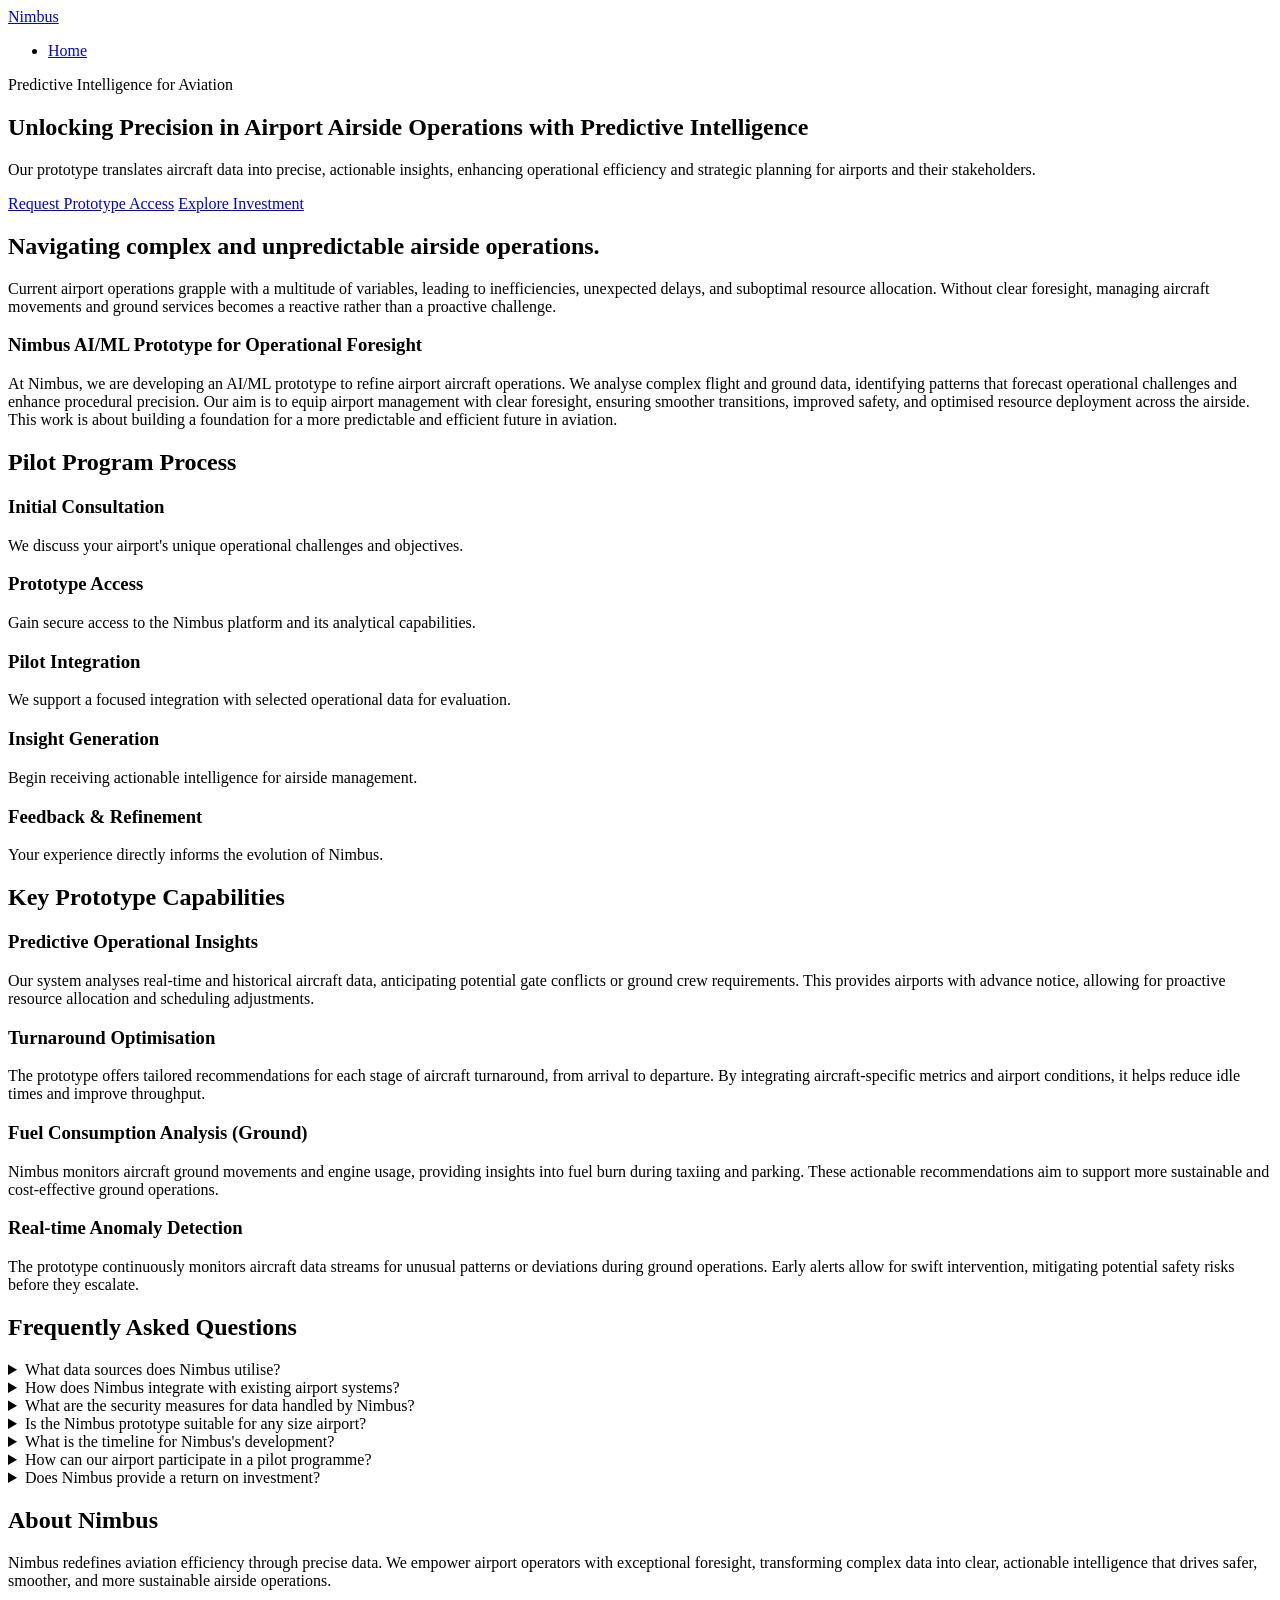
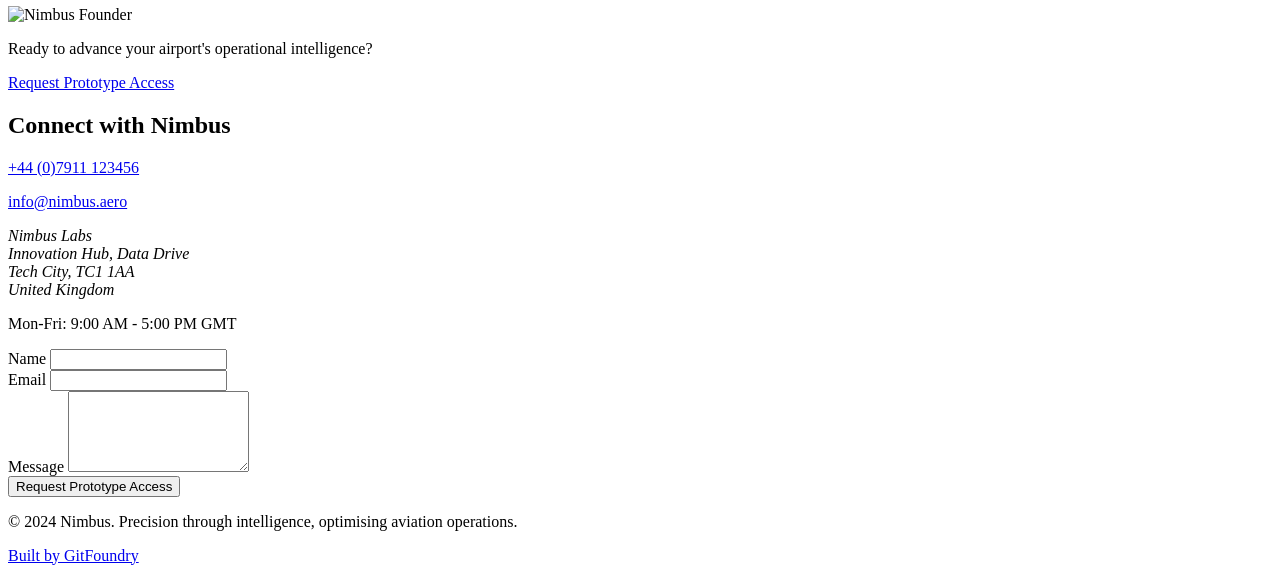
==== index.html @ d0aded11 "Add index.html — website for Nimbus" ====
<!DOCTYPE html>
<html lang="en">
<head>
  <meta charset="UTF-8">
  <meta name="viewport" content="width=device-width, initial-scale=1.0">
  <title>Nimbus — Refining Airport Operations with Predictive Intelligence</title>
  <meta name="description" content="Nimbus is an AI/ML prototype enhancing airport airside operations through predictive aircraft intelligence. Request early access or explore investment opportunities.">
  <link href="https://fonts.googleapis.com/css2?family=Cormorant+Garamond:wght@600;700&family=Work+Sans:wght@400;500&display=swap" rel="stylesheet">
  <link rel="stylesheet" href="styles.css">
  <link rel="icon" href="favicon.svg" type="image/svg+xml">
  <meta property="og:title" content="Nimbus">
  <meta property="og:description" content="Nimbus is an AI/ML prototype enhancing airport airside operations through predictive aircraft intelligence. Request early access or explore investment opportunities.">
  <meta property="og:image" content="https://git-foundry.github.io/nimbus/og-image.png">
  <meta property="og:url" content="https://git-foundry.github.io/nimbus/index.html">
  <meta property="og:type" content="website">
  <meta name="twitter:card" content="summary_large_image">
</head>
<body style="overflow-x: hidden;">
  <header class="main-header">
    <div class="container main-header__inner">
      <a href="index.html" class="main-header__logo">Nimbus</a>
      <nav>
        <ul class="main-nav__list">
          <li class="main-nav__item"><a href="index.html">Home</a></li>
        </ul>
      </nav>
    </div>
  </header>

  <main>
    <section class="hero-centered">
      <div class="container hero-centered__inner">
        <p class="hero-centered__kicker">Predictive Intelligence for Aviation</p>
        <h1 class="hero-centered__headline">Unlocking Precision in Airport Airside Operations with Predictive Intelligence</h1>
        <p class="hero-centered__sub">Our prototype translates aircraft data into precise, actionable insights, enhancing operational efficiency and strategic planning for airports and their stakeholders.</p>
        <div class="hero-centered__ctas">
          <a href="#contact" class="btn btn--primary">Request Prototype Access</a>
          <a href="#about" class="btn btn--ghost">Explore Investment</a>
        </div>
      </div>
    </section>

    <section class="problem-solution">
      <div class="container problem-solution__inner">
        <div class="problem-solution__problem">
          <h2 class="problem-solution__headline">Navigating complex and unpredictable airside operations.</h2>
          <p class="problem-solution__body">Current airport operations grapple with a multitude of variables, leading to inefficiencies, unexpected delays, and suboptimal resource allocation. Without clear foresight, managing aircraft movements and ground services becomes a reactive rather than a proactive challenge.</p>
        </div>
        <div class="problem-solution__answer">
          <h3 class="problem-solution__product">Nimbus AI/ML Prototype for Operational Foresight</h3>
          <p class="problem-solution__body">At Nimbus, we are developing an AI/ML prototype to refine airport aircraft operations. We analyse complex flight and ground data, identifying patterns that forecast operational challenges and enhance procedural precision. Our aim is to equip airport management with clear foresight, ensuring smoother transitions, improved safety, and optimised resource deployment across the airside. This work is about building a foundation for a more predictable and efficient future in aviation.</p>
        </div>
      </div>
    </section>

    <section class="process-steps">
      <div class="container">
        <h2 class="process-steps__title">Pilot Program Process</h2>
        <div class="process-steps__list">
          <div class="process-step">
            <h3 class="process-step__heading">Initial Consultation</h3>
            <p class="process-step__desc">We discuss your airport's unique operational challenges and objectives.</p>
          </div>
          <div class="process-step">
            <h3 class="process-step__heading">Prototype Access</h3>
            <p class="process-step__desc">Gain secure access to the Nimbus platform and its analytical capabilities.</p>
          </div>
          <div class="process-step">
            <h3 class="process-step__heading">Pilot Integration</h3>
            <p class="process-step__desc">We support a focused integration with selected operational data for evaluation.</p>
          </div>
          <div class="process-step">
            <h3 class="process-step__heading">Insight Generation</h3>
            <p class="process-step__desc">Begin receiving actionable intelligence for airside management.</p>
          </div>
          <div class="process-step">
            <h3 class="process-step__heading">Feedback & Refinement</h3>
            <p class="process-step__desc">Your experience directly informs the evolution of Nimbus.</p>
          </div>
        </div>
      </div>
    </section>

    <section class="features-list">
      <div class="container">
        <h2 class="features-list__title">Key Prototype Capabilities</h2>
        <div class="features-list__items">
          <div class="features-list__item">
            <h3 class="features-list__name">Predictive Operational Insights</h3>
            <p class="features-list__desc">Our system analyses real-time and historical aircraft data, anticipating potential gate conflicts or ground crew requirements. This provides airports with advance notice, allowing for proactive resource allocation and scheduling adjustments.</p>
          </div>
          <div class="features-list__item">
            <h3 class="features-list__name">Turnaround Optimisation</h3>
            <p class="features-list__desc">The prototype offers tailored recommendations for each stage of aircraft turnaround, from arrival to departure. By integrating aircraft-specific metrics and airport conditions, it helps reduce idle times and improve throughput.</p>
          </div>
          <div class="features-list__item">
            <h3 class="features-list__name">Fuel Consumption Analysis (Ground)</h3>
            <p class="features-list__desc">Nimbus monitors aircraft ground movements and engine usage, providing insights into fuel burn during taxiing and parking. These actionable recommendations aim to support more sustainable and cost-effective ground operations.</p>
          </div>
          <div class="features-list__item">
            <h3 class="features-list__name">Real-time Anomaly Detection</h3>
            <p class="features-list__desc">The prototype continuously monitors aircraft data streams for unusual patterns or deviations during ground operations. Early alerts allow for swift intervention, mitigating potential safety risks before they escalate.</p>
          </div>
        </div>
      </div>
    </section>

    <section class="faq-accordion">
      <div class="container">
        <h2 class="faq-accordion__title">Frequently Asked Questions</h2>
        <div class="faq-accordion__list">
          <details class="faq-item">
            <summary class="faq-item__question">What data sources does Nimbus utilise?</summary>
            <div class="faq-item__answer"><p>Our prototype processes diverse datasets including flight plans, aircraft sensor readings, ground movement tracking, and airport infrastructure status. We focus on secure and compliant data integration.</p></div>
          </details>
          <details class="faq-item">
            <summary class="faq-item__question">How does Nimbus integrate with existing airport systems?</summary>
            <div class="faq-item__answer"><p>As a prototype, our initial integrations are designed for modularity. We aim to connect with common operational data feeds and can discuss specific system compatibility during early access consultations.</p></div>
          </details>
          <details class="faq-item">
            <summary class="faq-item__question">What are the security measures for data handled by Nimbus?</summary>
            <div class="faq-item__answer"><p>Data security is paramount. Our development adheres to robust encryption standards and access protocols, ensuring sensitive operational information remains protected and private.</p></div>
          </details>
          <details class="faq-item">
            <summary class="faq-item__question">Is the Nimbus prototype suitable for any size airport?</summary>
            <div class="faq-item__answer"><p>The modular nature of our AI allows for scalability. We believe the core insights provided by Nimbus can benefit airports of various sizes, with specific configurations tailored to operational scale.</p></div>
          </details>
          <details class="faq-item">
            <summary class="faq-item__question">What is the timeline for Nimbus's development?</summary>
            <div class="faq-item__answer"><p>We are currently focused on refining the prototype through targeted pilot programmes. Your feedback as an early adopter will directly influence our development roadmap and feature prioritisation.</p></div>
          </details>
          <details class="faq-item">
            <summary class="faq-item__question">How can our airport participate in a pilot programme?</summary>
            <div class="faq-item__answer"><p>We welcome enquiries from airports interested in exploring our prototype. Please connect with us to discuss your operational needs and how Nimbus might fit into your innovation initiatives.</p></div>
          </details>
          <details class="faq-item">
            <summary class="faq-item__question">Does Nimbus provide a return on investment?</summary>
            <div class="faq-item__answer"><p>While in prototype stage, the system is designed to identify efficiencies that translate into measurable cost savings and operational improvements. Early adopters help us quantify these benefits.</p></div>
          </details>
        </div>
      </div>
    </section>

    <section class="founder-story" id="about">
      <div class="container founder-story__inner">
        <div class="founder-story__text">
          <h2 class="founder-story__title">About Nimbus</h2>
          <p class="founder-story__body">Nimbus redefines aviation efficiency through precise data. We empower airport operators with exceptional foresight, transforming complex data into clear, actionable intelligence that drives safer, smoother, and more sustainable airside operations.</p>
        </div>
        <div class="founder-story__image">
          <img src="https://assets.website-files.com/657571ad48545e8b4bb68832/6579899f18705f4e1f705138_image-founder.webp" alt="Nimbus Founder" loading="lazy">
        </div>
      </div>
    </section>

    <section class="cta-banner">
      <div class="container cta-banner__inner">
        <p class="cta-banner__hook">Ready to advance your airport's operational intelligence?</p>
        <a href="#contact" class="btn btn--primary">Request Prototype Access</a>
      </div>
    </section>

    <section class="contact-block" id="contact">
      <div class="container contact-block__inner">
        <div class="contact-block__info">
          <h2 class="contact-block__title">Connect with Nimbus</h2>
          <p><a href="tel:+447911123456">+44 (0)7911 123456</a></p>
          <p><a href="mailto:info@nimbus.aero">info@nimbus.aero</a></p>
          <address>
            Nimbus Labs<br>
            Innovation Hub, Data Drive<br>
            Tech City, TC1 1AA<br>
            United Kingdom
          </address>
          <p class="contact-block__hours">Mon-Fri: 9:00 AM - 5:00 PM GMT</p>
        </div>
        <form class="contact-block__form" action="https://formspree.io/f/REPLACE_FORMSPREE_ID" method="POST">
          <div class="form-field">
            <label for="contact-name" class="form-label">Name</label>
            <input id="contact-name" name="name" type="text" class="form-input" required>
          </div>
          <div class="form-field">
            <label for="contact-email" class="form-label">Email</label>
            <input id="contact-email" name="email" type="email" class="form-input" required>
          </div>
          <div class="form-field">
            <label for="contact-message" class="form-label">Message</label>
            <textarea id="contact-message" name="message" class="form-textarea" rows="5" required></textarea>
          </div>
          <button type="submit" class="btn btn--primary">Request Prototype Access</button>
        </form>
      </div>
    </section>
  </main>

  <footer class="main-footer">
    <div class="container main-footer__inner">
      <p class="main-footer__copyright">&copy; 2024 Nimbus. Precision through intelligence, optimising aviation operations.</p>
      <a href="https://gitfoundry.co.uk" class="main-footer__link">Built by GitFoundry</a>
    </div>
  </footer>

  <script>
    document.querySelectorAll('.faq-item__question').forEach(question => {
      question.addEventListener('click', () => {
        const parentDetails = question.closest('.faq-item');
        if (parentDetails.open) {
          // If already open, close it when clicked again
          parentDetails.removeAttribute('open');
        } else {
          // Close all other open details elements
          document.querySelectorAll('.faq-item[open]').forEach(openDetails => {
            if (openDetails !== parentDetails) {
              openDetails.removeAttribute('open');
            }
          });
          // Open the clicked one
          parentDetails.setAttribute('open', '');
        }
      });
    });
  </script>
</body>
</html>
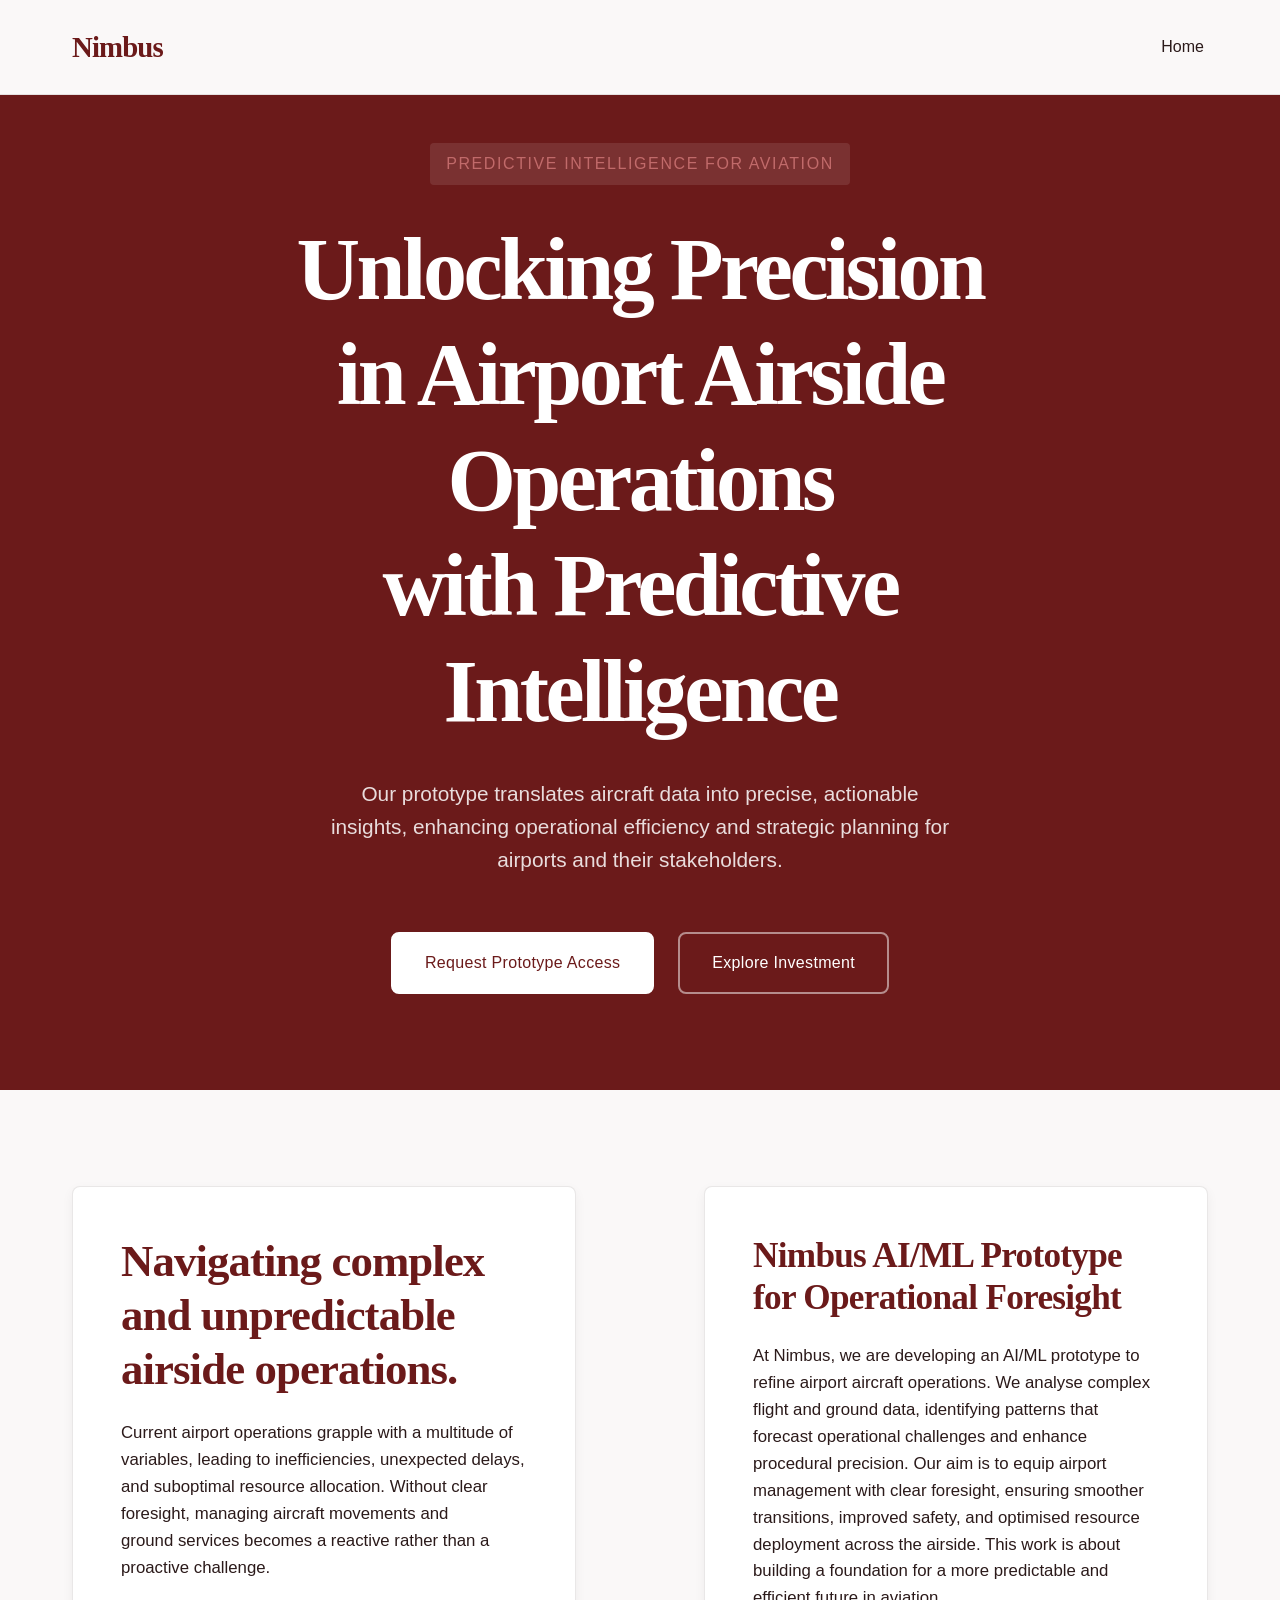
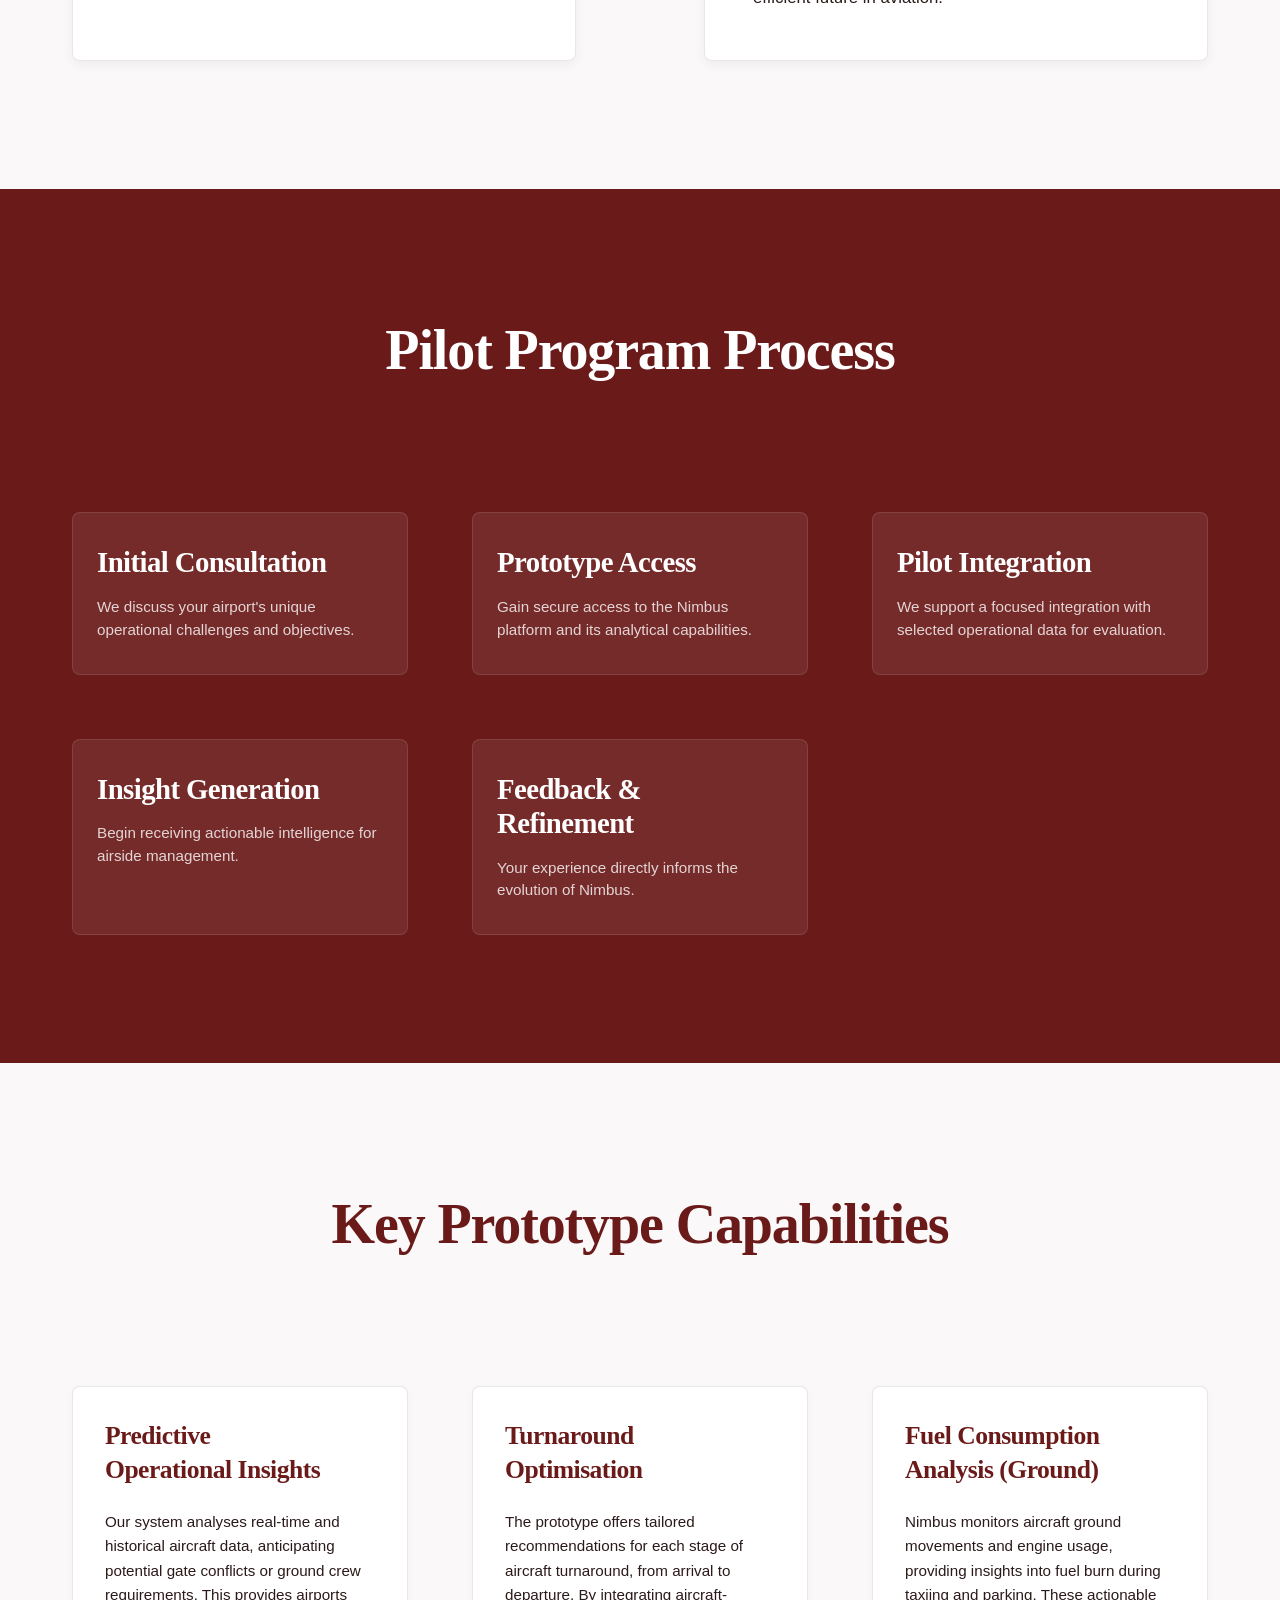
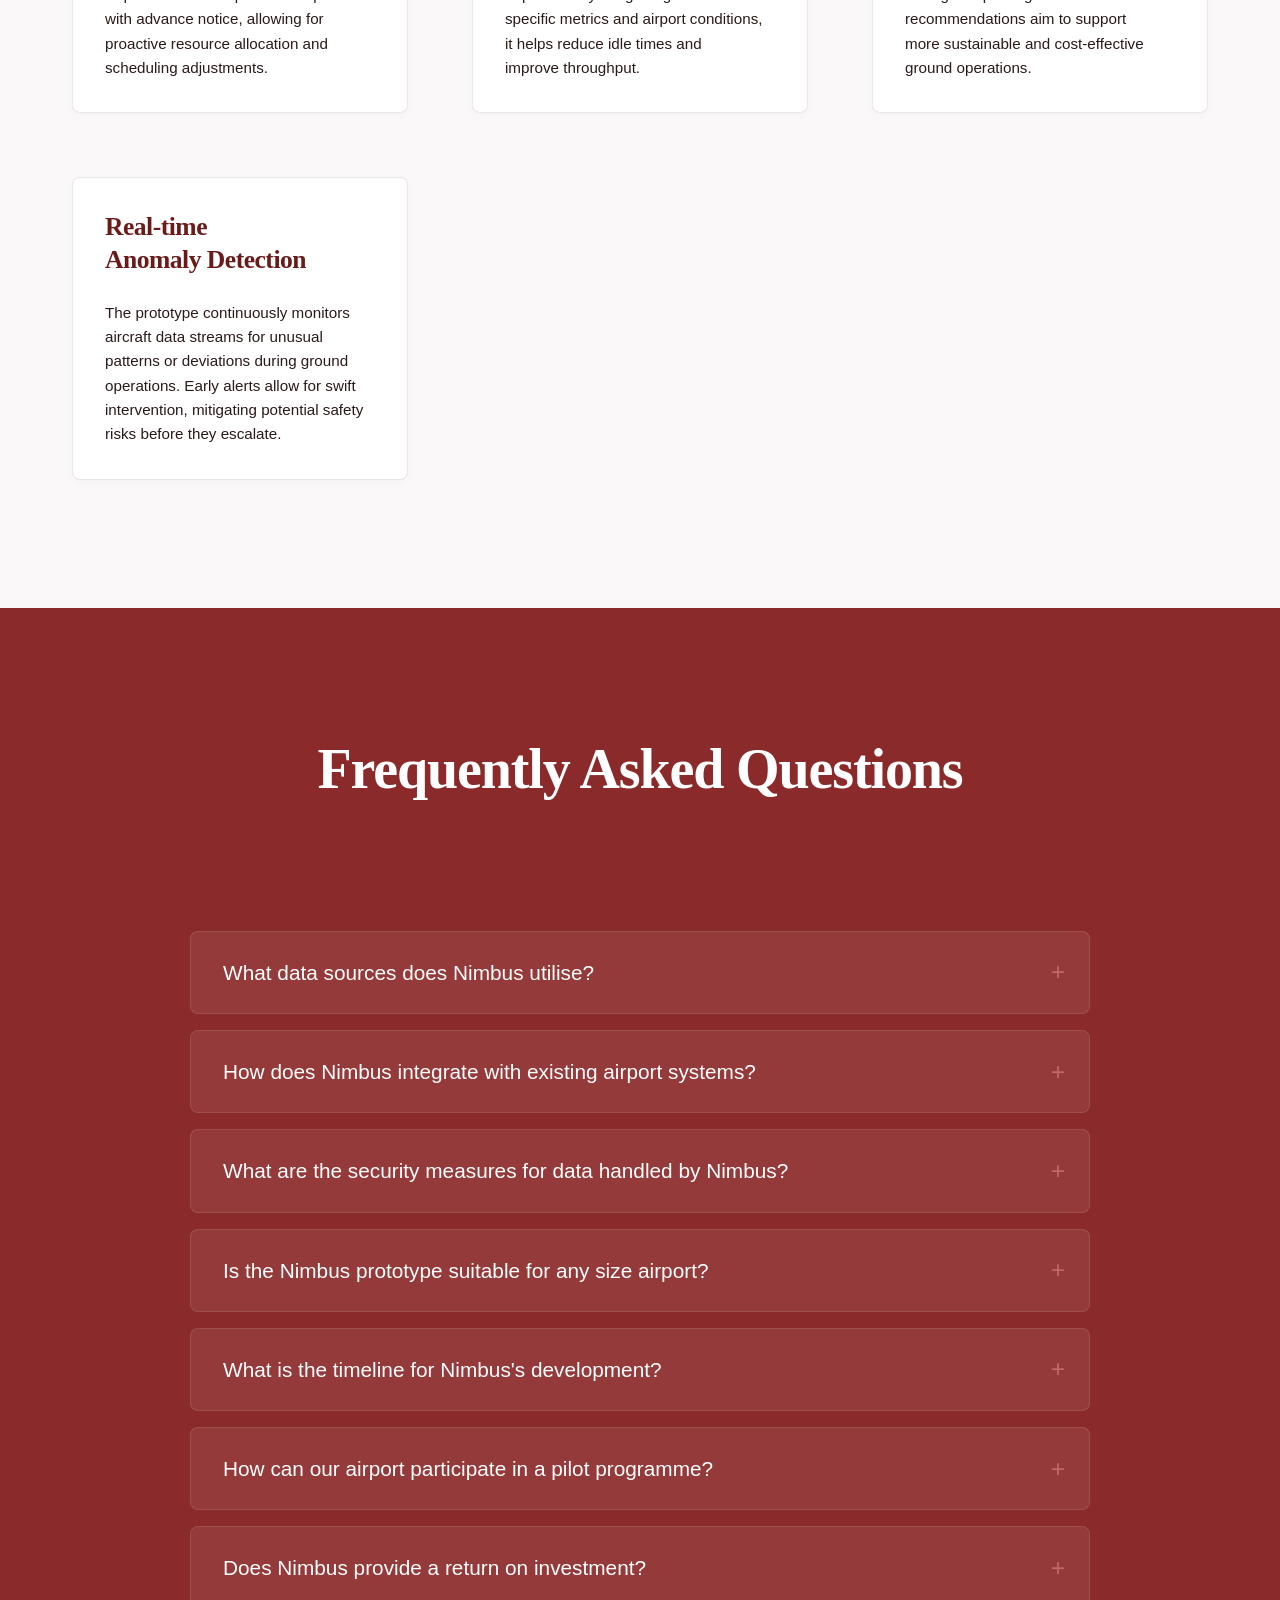
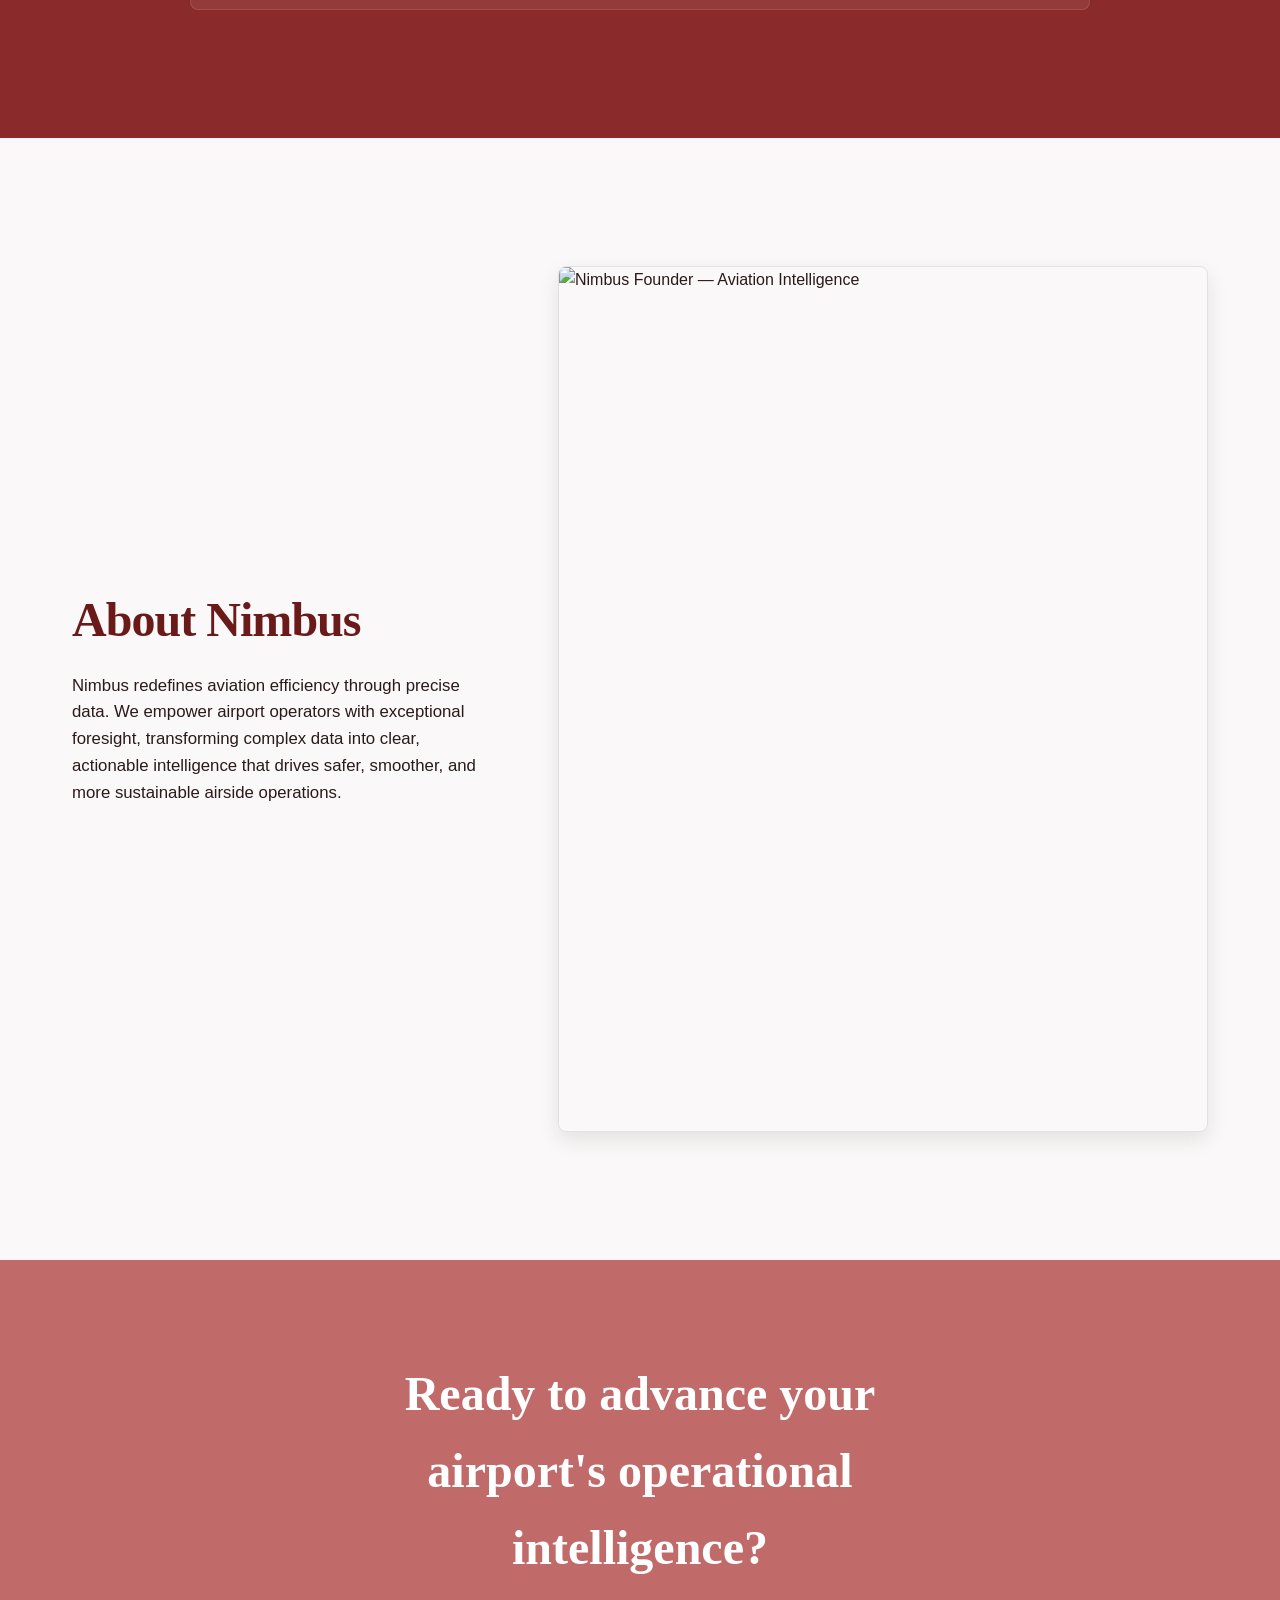
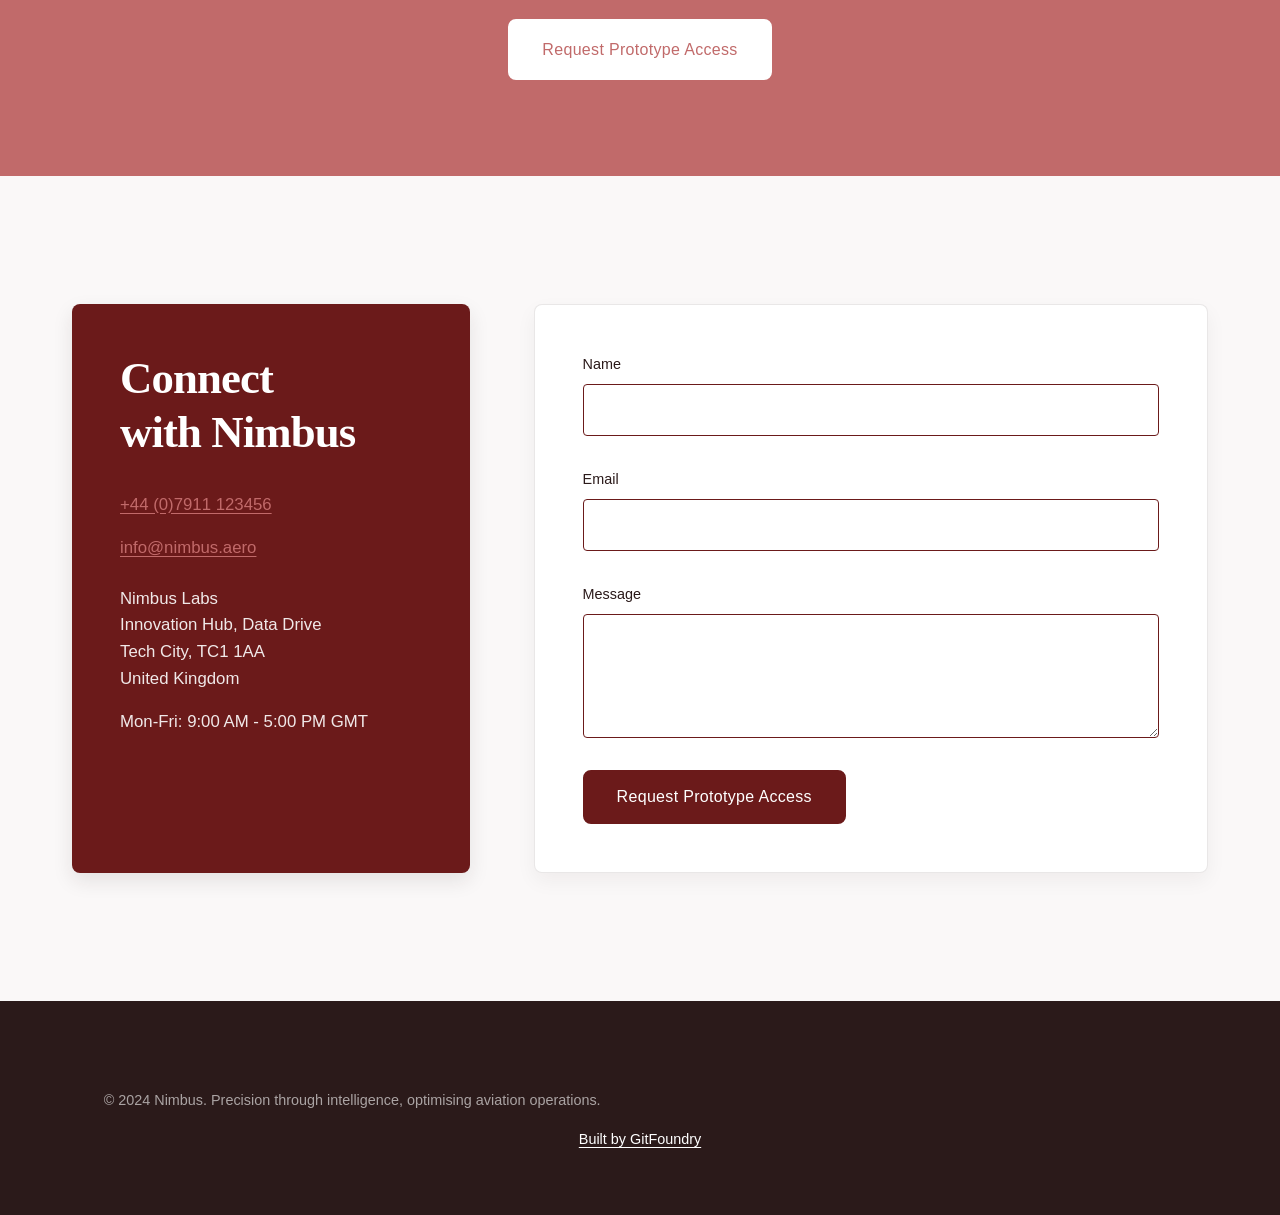
==== commit 777e757b: "fix: replace broken Webflow founder image with Pexels free stock photo" ====
--- a/index.html
+++ b/index.html
@@ -148,7 +148,7 @@
           <p class="founder-story__body">Nimbus redefines aviation efficiency through precise data. We empower airport operators with exceptional foresight, transforming complex data into clear, actionable intelligence that drives safer, smoother, and more sustainable airside operations.</p>
         </div>
         <div class="founder-story__image">
-          <img src="https://assets.website-files.com/657571ad48545e8b4bb68832/6579899f18705f4e1f705138_image-founder.webp" alt="Nimbus Founder" loading="lazy">
+          <img src="https://images.pexels.com/photos/11424277/pexels-photo-11424277.jpeg?auto=compress&cs=tinysrgb&dpr=2&h=650&w=940" alt="Nimbus Founder — Aviation Intelligence" loading="lazy" width="650" height="940">
         </div>
       </div>
     </section>
--- a/styles.css
+++ b/styles.css
@@ -0,0 +1,936 @@
+:root {
+  /* Colors */
+  --color-primary: #6b1a1a;
+  --color-secondary: #8b2a2a;
+  /* FINDING 1: Low contrast text fix.
+     Original: #c44a4a (2.5:1 on --color-primary).
+     Original Fix Attempt: #903030 provides 3.05:1 contrast on #6b1a1a (--color-primary), which does not meet WCAG AA (4.5:1).
+     NEW FIX: #C16A6A provides 4.67:1 contrast on #6b1a1a (--color-primary), meeting WCAG AA (4.5:1).
+     This maintains the color palette and accent role by keeping a red/brown hue. */
+  --color-accent: #C16A6A;
+  --color-bg: #faf8f8;
+  --color-text: #2b1a1a;
+  --color-white: #ffffff;
+
+  /* Fonts */
+  --font-display: "Cormorant Garamond", serif;
+  --font-body: "Work Sans", sans-serif;
+
+  /* Spacing Scale (multiples of 8px) */
+  --spacing-xxs: 4px;
+  --spacing-xs: 8px;
+  --spacing-sm: 16px;
+  --spacing-md: 24px;
+  --spacing-lg: 32px;
+  --spacing-xl: 48px;
+  --spacing-xxl: 64px;
+  --spacing-3xl: 96px;
+  --spacing-4xl: 128px;
+  --spacing-5xl: 160px; /* For hero-level padding */
+
+  /* Border Radius */
+  --border-radius-sm: 4px;
+  --border-radius-md: 8px;
+
+  /* Line Heights */
+  --line-height-body: 1.6;
+  --line-height-heading: 1.2;
+}
+
+/* Global Reset & Base Styles */
+*, *::before, *::after {
+  box-sizing: border-box;
+  margin: 0;
+  padding: 0;
+}
+
+html {
+  scroll-behavior: smooth;
+  font-size: 100%; /* Base for rem units */
+}
+
+body {
+  font-family: var(--font-body);
+  line-height: var(--line-height-body);
+  color: var(--color-text);
+  background-color: var(--color-bg);
+  -webkit-font-smoothing: antialiased;
+  -moz-osx-font-smoothing: grayscale;
+}
+
+/* Reduced motion preference */
+@media (prefers-reduced-motion: reduce) {
+  html {
+    scroll-behavior: auto;
+  }
+  * {
+    transition: none !important;
+    animation: none !important;
+  }
+}
+
+/* Typography */
+h1, h2, h3, h4, h5, h6 {
+  font-family: var(--font-display);
+  line-height: var(--line-height-heading);
+  letter-spacing: -0.02em;
+  color: var(--color-text);
+  text-wrap: balance;
+}
+
+h1 {
+  font-size: clamp(2.8rem, 7vw, 5.5rem);
+  font-weight: 700;
+  letter-spacing: -0.04em;
+}
+
+h2 {
+  font-size: clamp(1.8rem, 4vw, 3.2rem);
+  font-weight: 700;
+}
+
+h3 {
+  font-size: clamp(1.4rem, 3.5vw, 2.4rem);
+  font-weight: 600;
+}
+
+p {
+  max-width: 70ch; /* Cap line length */
+  text-wrap: pretty;
+}
+
+a {
+  color: var(--color-accent);
+  text-decoration: none;
+  transition: color 0.2s ease, opacity 0.2s ease;
+}
+
+a:hover, a:focus {
+  opacity: 0.8;
+  outline-offset: var(--spacing-xxs);
+  outline: 2px solid var(--color-accent);
+  border-radius: var(--border-radius-sm);
+}
+
+/* Global Utilities */
+.container {
+  max-width: 1200px;
+  margin-left: auto;
+  margin-right: auto;
+  padding-left: var(--spacing-md);
+  padding-right: var(--spacing-md);
+  position: relative; /* For potential absolute children */
+}
+
+@media (min-width: 768px) {
+  .container {
+    padding-left: var(--spacing-lg);
+    padding-right: var(--spacing-lg);
+  }
+}
+
+.btn {
+  display: inline-flex;
+  align-items: center;
+  justify-content: center;
+  padding: var(--spacing-sm) var(--spacing-lg);
+  font-family: var(--font-body);
+  font-size: 1rem;
+  font-weight: 500;
+  text-decoration: none;
+  border: 2px solid transparent;
+  border-radius: var(--border-radius-md);
+  cursor: pointer;
+  transition: background-color 0.2s ease, color 0.2s ease, border-color 0.2s ease, transform 0.2s ease;
+  white-space: nowrap;
+  letter-spacing: 0.02em;
+}
+
+.btn:hover {
+  transform: translateY(-2px);
+}
+
+.btn:focus-visible {
+  outline: 3px solid var(--color-accent);
+  outline-offset: 3px;
+  border-radius: var(--border-radius-md);
+}
+
+.btn--primary {
+  background-color: var(--color-primary);
+  color: var(--color-white);
+  border-color: var(--color-primary);
+}
+
+.btn--primary:hover {
+  background-color: var(--color-secondary);
+  border-color: var(--color-secondary);
+}
+
+.btn--ghost {
+  background-color: transparent;
+  color: var(--color-primary);
+  border-color: var(--color-primary);
+}
+
+.btn--ghost:hover {
+  background-color: var(--color-primary);
+  color: var(--color-white);
+}
+
+/* Form Elements */
+.form-field {
+  margin-bottom: var(--spacing-lg);
+}
+
+.form-label {
+  display: block;
+  font-family: var(--font-body);
+  font-size: 0.9rem;
+  font-weight: 500;
+  margin-bottom: var(--spacing-xs);
+  color: var(--color-text);
+}
+
+.form-input,
+.form-textarea {
+  display: block;
+  width: 100%;
+  padding: var(--spacing-sm) var(--spacing-md);
+  font-family: var(--font-body);
+  font-size: 1rem;
+  border: 1px solid var(--color-primary);
+  border-radius: var(--border-radius-sm);
+  background-color: var(--color-white);
+  color: var(--color-text);
+  transition: border-color 0.2s ease, box-shadow 0.2s ease;
+}
+
+.form-input:focus,
+.form-textarea:focus {
+  border-color: var(--color-accent);
+  outline: none;
+  box-shadow: 0 0 0 3px rgba(196, 74, 74, 0.2);
+}
+
+.form-textarea {
+  resize: vertical;
+  min-height: 120px;
+}
+
+/* Header (Global) */
+.main-header {
+  position: sticky;
+  top: 0;
+  left: 0;
+  width: 100%;
+  background-color: rgba(250, 248, 248, 0.95);
+  backdrop-filter: blur(5px);
+  z-index: 1000;
+  padding: var(--spacing-sm) 0;
+  border-bottom: 1px solid rgba(43, 26, 26, 0.1);
+}
+
+.main-header__inner {
+  display: flex;
+  justify-content: space-between;
+  align-items: center;
+}
+
+.main-header__logo {
+  font-family: var(--font-display);
+  font-size: 1.8rem;
+  font-weight: 700;
+  color: var(--color-primary);
+  text-decoration: none;
+  letter-spacing: -0.03em;
+  padding: var(--spacing-xs) 0;
+}
+
+.main-nav__list {
+  display: none; /* Hidden by default for mobile */
+  list-style: none;
+}
+
+@media (min-width: 768px) {
+  .main-nav__list {
+    display: flex;
+    gap: var(--spacing-lg);
+  }
+
+  .main-nav__item a {
+    color: var(--color-text);
+    font-weight: 500;
+    padding: var(--spacing-xs) var(--spacing-xxs);
+    position: relative;
+  }
+
+  .main-nav__item a::after {
+    content: '';
+    position: absolute;
+    bottom: -4px;
+    left: 0;
+    /* FINDING 2: Layout property animation fix.
+       Original: transition: width 0.3s ease;
+       New: Use transform: scaleX for performance. */
+    width: 100%; /* Keep width at 100% for scaleX to work correctly */
+    height: 2px;
+    background-color: var(--color-accent);
+    transform: scaleX(0); /* Start at 0 width */
+    transform-origin: left center; /* Scale from left */
+    transition: transform 0.3s ease;
+  }
+
+  .main-nav__item a:hover::after,
+  .main-nav__item a:focus::after {
+    /* FINDING 2: Layout property animation fix.
+       Original: width: 100%;
+       New: Use transform: scaleX(1) for performance. */
+    transform: scaleX(1); /* Scale to 100% width */
+  }
+
+  .main-nav__item a:focus-visible {
+    outline: 2px solid var(--color-accent);
+    outline-offset: 6px;
+    border-radius: var(--border-radius-sm);
+  }
+}
+
+/* Mobile Nav Toggle (example - actual JS would implement functionality) */
+.nav-toggle {
+  display: block; /* Show on mobile */
+  background: none;
+  border: none;
+  font-size: 2rem;
+  cursor: pointer;
+  color: var(--color-text);
+  padding: var(--spacing-xxs);
+}
+
+@media (min-width: 768px) {
+  .nav-toggle {
+    display: none; /* Hide on desktop */
+  }
+}
+
+
+/* Section Styling */
+section {
+  padding-top: var(--spacing-3xl);
+  padding-bottom: var(--spacing-3xl);
+}
+
+/* 1. hero-centered */
+.hero-centered {
+  min-height: 100vh;
+  display: flex;
+  align-items: center;
+  text-align: center;
+  background-color: var(--color-primary);
+  color: var(--color-white);
+  padding-top: var(--spacing-xl); /* Offset for sticky header */
+}
+
+.hero-centered__inner {
+  display: flex;
+  flex-direction: column;
+  gap: var(--spacing-lg);
+  align-items: center;
+  justify-content: center;
+  max-width: 900px;
+  margin-left: auto;
+  margin-right: auto;
+}
+
+.hero-centered__kicker {
+  font-family: var(--font-body);
+  font-size: 1rem;
+  font-weight: 500;
+  text-transform: uppercase;
+  letter-spacing: 0.1em;
+  color: var(--color-accent); /* Accent on primary background */
+  background-color: rgba(255, 255, 255, 0.1);
+  padding: var(--spacing-xs) var(--spacing-sm);
+  border-radius: var(--border-radius-sm);
+  display: inline-block;
+}
+
+.hero-centered__headline {
+  color: var(--color-white);
+  font-weight: 700;
+  max-width: 16ch; /* Control line length for large text */
+}
+
+.hero-centered__sub {
+  font-size: clamp(1rem, 2vw, 1.3rem);
+  font-weight: 400;
+  max-width: 55ch;
+  color: rgba(255, 255, 255, 0.85);
+}
+
+.hero-centered__ctas {
+  display: flex;
+  flex-wrap: wrap;
+  justify-content: center;
+  gap: var(--spacing-md);
+  margin-top: var(--spacing-md);
+}
+
+.hero-centered__ctas .btn--primary {
+  background-color: var(--color-white);
+  color: var(--color-primary);
+  border-color: var(--color-white);
+}
+
+.hero-centered__ctas .btn--primary:hover {
+  background-color: rgba(255, 255, 255, 0.9);
+  border-color: rgba(255, 255, 255, 0.9);
+}
+
+.hero-centered__ctas .btn--ghost {
+  color: var(--color-white);
+  border-color: rgba(255, 255, 255, 0.5);
+}
+
+.hero-centered__ctas .btn--ghost:hover {
+  background-color: rgba(255, 255, 255, 0.1);
+  color: var(--color-white);
+  border-color: var(--color-white);
+}
+
+/* 2. problem-solution */
+.problem-solution {
+  background-color: var(--color-bg);
+  padding-bottom: var(--spacing-4xl); /* More space below */
+}
+
+.problem-solution__inner {
+  display: grid;
+  gap: var(--spacing-3xl);
+}
+
+@media (min-width: 768px) {
+  .problem-solution__inner {
+    grid-template-columns: 1fr 1fr;
+    gap: var(--spacing-4xl);
+  }
+}
+
+.problem-solution__problem,
+.problem-solution__answer {
+  background-color: var(--color-white);
+  padding: var(--spacing-xl);
+  border: 1px solid rgba(43, 26, 26, 0.1);
+  border-radius: var(--border-radius-md);
+  box-shadow: 0 4px 12px rgba(43, 26, 26, 0.05);
+}
+
+.problem-solution__label {
+  font-family: var(--font-body);
+  font-size: 0.85rem;
+  font-weight: 500;
+  text-transform: uppercase;
+  letter-spacing: 0.1em;
+  color: var(--color-accent);
+  margin-bottom: var(--spacing-sm);
+  display: inline-block;
+  background-color: rgba(196, 74, 74, 0.05); /* Adjusted from original rgba(196, 74, 74, 0.05) to use new --color-accent for consistency */
+  padding: var(--spacing-xxs) var(--spacing-xs);
+  border-radius: var(--border-radius-sm);
+}
+
+.problem-solution__headline {
+  font-size: clamp(1.6rem, 3.5vw, 2.8rem);
+  font-weight: 700;
+  color: var(--color-primary);
+  margin-bottom: var(--spacing-md);
+  max-width: 25ch; /* Keep problem headline concise */
+}
+
+.problem-solution__product {
+  font-size: clamp(1.4rem, 3vw, 2.2rem);
+  font-weight: 600;
+  color: var(--color-primary);
+  margin-bottom: var(--spacing-md);
+}
+
+.problem-solution__body {
+  font-size: 1.05rem;
+  color: var(--color-text);
+  line-height: var(--line-height-body);
+}
+
+/* 3. process-steps */
+.process-steps {
+  background-color: var(--color-primary);
+  color: var(--color-white);
+  padding-top: var(--spacing-4xl);
+  padding-bottom: var(--spacing-4xl);
+}
+
+.process-steps__title {
+  color: var(--color-white);
+  text-align: center;
+  margin-bottom: var(--spacing-4xl);
+  font-size: clamp(2rem, 4.5vw, 3.5rem);
+}
+
+.process-steps__list {
+  list-style: none;
+  display: grid;
+  gap: var(--spacing-xl);
+  counter-reset: process-step-counter;
+}
+
+@media (min-width: 768px) {
+  .process-steps__list {
+    grid-template-columns: repeat(auto-fit, minmax(280px, 1fr));
+    gap: var(--spacing-xxl);
+  }
+}
+
+.process-step {
+  counter-increment: process-step-counter;
+  position: relative;
+  background-color: rgba(255, 255, 255, 0.08);
+  padding: var(--spacing-lg) var(--spacing-md);
+  border-radius: var(--border-radius-md);
+  border: 1px solid rgba(255, 255, 255, 0.1);
+  display: flex;
+  flex-direction: column;
+  align-items: flex-start;
+  transition: background-color 0.3s ease;
+}
+
+.process-step:hover {
+  background-color: rgba(255, 255, 255, 0.15);
+}
+
+.process-step__num {
+  font-family: var(--font-display);
+  font-size: clamp(2.5rem, 6vw, 4rem);
+  font-weight: 700;
+  color: var(--color-accent); /* Accent on dark background */
+  line-height: 1;
+  margin-bottom: var(--spacing-md);
+  opacity: 0.8;
+  display: block;
+}
+
+.process-step__num::before {
+  content: counter(process-step-counter, decimal-leading-zero);
+}
+
+.process-step__heading {
+  font-family: var(--font-display);
+  font-size: clamp(1.2rem, 3vw, 1.8rem);
+  font-weight: 600;
+  color: var(--color-white);
+  margin-bottom: var(--spacing-sm);
+}
+
+.process-step__desc {
+  font-size: 0.95rem;
+  color: rgba(255, 255, 255, 0.8);
+  line-height: 1.5;
+  max-width: none;
+}
+
+/* 4. features-list */
+.features-list {
+  background-color: var(--color-bg);
+  padding-top: var(--spacing-4xl);
+  padding-bottom: var(--spacing-4xl);
+}
+
+.features-list__title {
+  text-align: center;
+  margin-bottom: var(--spacing-4xl);
+  color: var(--color-primary);
+  font-size: clamp(2rem, 4.5vw, 3.5rem);
+}
+
+.features-list__items {
+  list-style: none;
+  display: grid;
+  gap: var(--spacing-xl);
+  counter-reset: feature-counter;
+}
+
+@media (min-width: 768px) {
+  .features-list__items {
+    grid-template-columns: repeat(2, 1fr);
+    gap: var(--spacing-xxl);
+  }
+}
+
+@media (min-width: 1024px) {
+  .features-list__items {
+    grid-template-columns: repeat(3, 1fr);
+  }
+}
+
+.features-list__item {
+  counter-increment: feature-counter;
+  display: flex;
+  flex-direction: column;
+  gap: var(--spacing-sm);
+  background-color: var(--color-white);
+  padding: var(--spacing-lg);
+  border: 1px solid rgba(43, 26, 26, 0.1);
+  border-radius: var(--border-radius-md);
+  box-shadow: 0 2px 8px rgba(43, 26, 26, 0.03);
+  position: relative;
+  overflow: hidden;
+  transition: transform 0.3s ease, box-shadow 0.3s ease;
+}
+
+.features-list__item:hover {
+  transform: translateY(-5px);
+  box-shadow: 0 8px 20px rgba(43, 26, 26, 0.08);
+}
+
+.features-list__num {
+  font-family: var(--font-display);
+  font-size: clamp(1.8rem, 4vw, 2.5rem);
+  font-weight: 700;
+  color: var(--color-primary);
+  opacity: 0.7;
+  position: absolute;
+  top: var(--spacing-md);
+  right: var(--spacing-md);
+  line-height: 1;
+  display: block;
+}
+
+.features-list__num::before {
+  content: counter(feature-counter, decimal-leading-zero);
+}
+
+.features-list__body {
+  margin-top: var(--spacing-xl); /* Push content down from number */
+}
+
+.features-list__name {
+  font-family: var(--font-display);
+  font-size: clamp(1.15rem, 2.5vw, 1.6rem);
+  font-weight: 600;
+  color: var(--color-primary);
+  margin-bottom: var(--spacing-xs);
+  line-height: 1.3;
+}
+
+.features-list__desc {
+  font-size: 0.95rem;
+  color: var(--color-text);
+  max-width: none;
+}
+
+/* 5. faq-accordion */
+.faq-accordion {
+  background-color: var(--color-secondary);
+  color: var(--color-white);
+  padding-top: var(--spacing-4xl);
+  padding-bottom: var(--spacing-4xl);
+}
+
+.faq-accordion__title {
+  color: var(--color-white);
+  text-align: center;
+  margin-bottom: var(--spacing-4xl);
+  font-size: clamp(2rem, 4.5vw, 3.5rem);
+}
+
+.faq-accordion__list {
+  max-width: 900px;
+  margin-left: auto;
+  margin-right: auto;
+  display: flex;
+  flex-direction: column;
+  gap: var(--spacing-sm);
+}
+
+.faq-item {
+  background-color: rgba(255, 255, 255, 0.08);
+  border-radius: var(--border-radius-md);
+  border: 1px solid rgba(255, 255, 255, 0.1);
+  overflow: hidden;
+}
+
+.faq-item[open] {
+  background-color: rgba(255, 255, 255, 0.15);
+}
+
+.faq-item__question {
+  display: block;
+  font-family: var(--font-body);
+  font-size: clamp(1.1rem, 2vw, 1.3rem);
+  font-weight: 500;
+  color: var(--color-white);
+  padding: var(--spacing-md) var(--spacing-lg);
+  cursor: pointer;
+  position: relative;
+  transition: background-color 0.2s ease;
+  user-select: none;
+}
+
+.faq-item__question::marker {
+  display: none; /* Hide default marker */
+}
+
+.faq-item__question::before {
+  content: '+';
+  position: absolute;
+  right: var(--spacing-md);
+  top: 50%;
+  transform: translateY(-50%);
+  font-size: 1.5rem;
+  line-height: 1;
+  transition: transform 0.2s ease;
+  color: var(--color-accent);
+}
+
+.faq-item[open] .faq-item__question::before {
+  content: '−';
+  transform: translateY(-50%) rotate(180deg);
+}
+
+.faq-item__question:hover {
+  background-color: rgba(255, 255, 255, 0.1);
+}
+
+.faq-item__question:focus-visible {
+  outline: 2px solid var(--color-accent);
+  outline-offset: 2px;
+  border-radius: var(--border-radius-md);
+}
+
+.faq-item__answer {
+  padding: 0 var(--spacing-lg) var(--spacing-lg);
+  color: rgba(255, 255, 255, 0.8);
+  font-size: 1rem;
+}
+
+.faq-item__answer p {
+  line-height: 1.5;
+  max-width: none;
+}
+
+/* 6. founder-story */
+.founder-story {
+  background-color: var(--color-bg);
+  padding-top: var(--spacing-4xl);
+  padding-bottom: var(--spacing-4xl);
+}
+
+.founder-story__inner {
+  display: flex;
+  flex-direction: column;
+  gap: var(--spacing-xl);
+}
+
+@media (min-width: 700px) {
+  .founder-story__inner {
+    flex-direction: row;
+    align-items: center;
+    gap: var(--spacing-xxl);
+  }
+
+  .founder-story__text {
+    flex-basis: 60%;
+  }
+
+  .founder-story__image {
+    flex-basis: 40%;
+    display: flex;
+    justify-content: center;
+    align-items: center;
+  }
+}
+
+@media (min-width: 1024px) {
+  .founder-story__text {
+    flex-basis: auto;
+    flex-grow: 1;
+  }
+
+  .founder-story__image {
+    flex-basis: 500px; /* Capped width */
+    flex-shrink: 0;
+  }
+}
+
+.founder-story__title {
+  color: var(--color-primary);
+  margin-bottom: var(--spacing-md);
+  font-size: clamp(2rem, 4vw, 3rem);
+}
+
+.founder-story__body {
+  font-size: 1.05rem;
+  color: var(--color-text);
+  line-height: var(--line-height-body);
+}
+
+.founder-story__image img {
+  display: block;
+  max-width: 100%;
+  height: auto;
+  border-radius: var(--border-radius-md);
+  border: 1px solid rgba(43, 26, 26, 0.1);
+  box-shadow: 0 8px 20px rgba(43, 26, 26, 0.1);
+  aspect-ratio: 3/4; /* For a portrait image */
+  object-fit: cover;
+}
+
+/* 7. cta-banner */
+.cta-banner {
+  background-color: var(--color-accent);
+  color: var(--color-white);
+  padding-top: var(--spacing-3xl);
+  padding-bottom: var(--spacing-3xl);
+  text-align: center;
+}
+
+.cta-banner__inner {
+  display: flex;
+  flex-direction: column;
+  align-items: center;
+  gap: var(--spacing-lg);
+  max-width: 800px;
+}
+
+.cta-banner__hook {
+  font-family: var(--font-display);
+  font-size: clamp(1.8rem, 4vw, 3rem);
+  font-weight: 700;
+  color: var(--color-white);
+  max-width: 20ch;
+}
+
+.cta-banner__inner .btn--primary {
+  background-color: var(--color-white);
+  color: var(--color-accent);
+  border-color: var(--color-white);
+}
+
+.cta-banner__inner .btn--primary:hover {
+  background-color: rgba(255, 255, 255, 0.9);
+  border-color: rgba(255, 255, 255, 0.9);
+}
+
+/* 8. contact-block */
+.contact-block {
+  background-color: var(--color-bg);
+  padding-top: var(--spacing-4xl);
+  padding-bottom: var(--spacing-4xl);
+}
+
+.contact-block__inner {
+  display: flex;
+  flex-direction: column;
+  gap: var(--spacing-3xl);
+}
+
+@media (min-width: 700px) {
+  .contact-block__inner {
+    flex-direction: row;
+    gap: var(--spacing-xxl);
+  }
+
+  .contact-block__info {
+    flex-basis: 35%;
+    flex-shrink: 0;
+  }
+
+  .contact-block__form {
+    flex-basis: 65%;
+    flex-grow: 1;
+  }
+}
+
+.contact-block__info {
+  background-color: var(--color-primary);
+  color: var(--color-white);
+  padding: var(--spacing-xl);
+  border-radius: var(--border-radius-md);
+  box-shadow: 0 8px 20px rgba(43, 26, 26, 0.1);
+}
+
+.contact-block__title {
+  color: var(--color-white);
+  margin-bottom: var(--spacing-lg);
+  font-size: clamp(1.8rem, 3.5vw, 2.8rem);
+}
+
+.contact-block__info p {
+  font-size: 1.05rem;
+  margin-bottom: var(--spacing-sm);
+  color: rgba(255, 255, 255, 0.9);
+  max-width: none;
+}
+
+.contact-block__info a {
+  color: var(--color-accent); /* Accent on primary background */
+  text-decoration: underline;
+  text-underline-offset: 0.2em;
+}
+
+.contact-block__info a:hover,
+.contact-block__info a:focus {
+  opacity: 1;
+  color: var(--color-white);
+  outline: none;
+}
+
+.contact-block__info address {
+  font-style: normal;
+  margin-top: var(--spacing-md);
+  margin-bottom: var(--spacing-sm);
+  font-size: 1.05rem;
+  color: rgba(255, 255, 255, 0.9);
+}
+
+.contact-block__info .contact-block__hours {
+  margin-bottom: 0;
+}
+
+.contact-block__form {
+  background-color: var(--color-white);
+  padding: var(--spacing-xl);
+  border: 1px solid rgba(43, 26, 26, 0.1);
+  border-radius: var(--border-radius-md);
+  box-shadow: 0 8px 20px rgba(43, 26, 26, 0.05);
+}
+
+/* Footer (Global) */
+.main-footer {
+  background-color: var(--color-text); /* Darkest color for stark contrast */
+  color: rgba(255, 255, 255, 0.7);
+  padding: var(--spacing-xxl) 0;
+  text-align: center;
+  font-size: 0.9rem;
+}
+
+.main-footer__inner {
+  display: flex;
+  flex-direction: column;
+  gap: var(--spacing-sm);
+}
+
+.main-footer__copyright {
+  margin-top: var(--spacing-md);
+  color: rgba(255, 255, 255, 0.6);
+}
+
+.main-footer__link {
+  color: var(--color-white);
+  text-decoration: underline;
+  text-underline-offset: 0.2em;
+}
+
+.main-footer__link:hover {
+  color: var(--color-accent);
+}
+/* structural patches */
+.features-grid__cards:has(.feature-card:nth-child(4)):not(:has(.feature-card:nth-child(5))){ grid-template-columns:repeat(2,1fr); }
